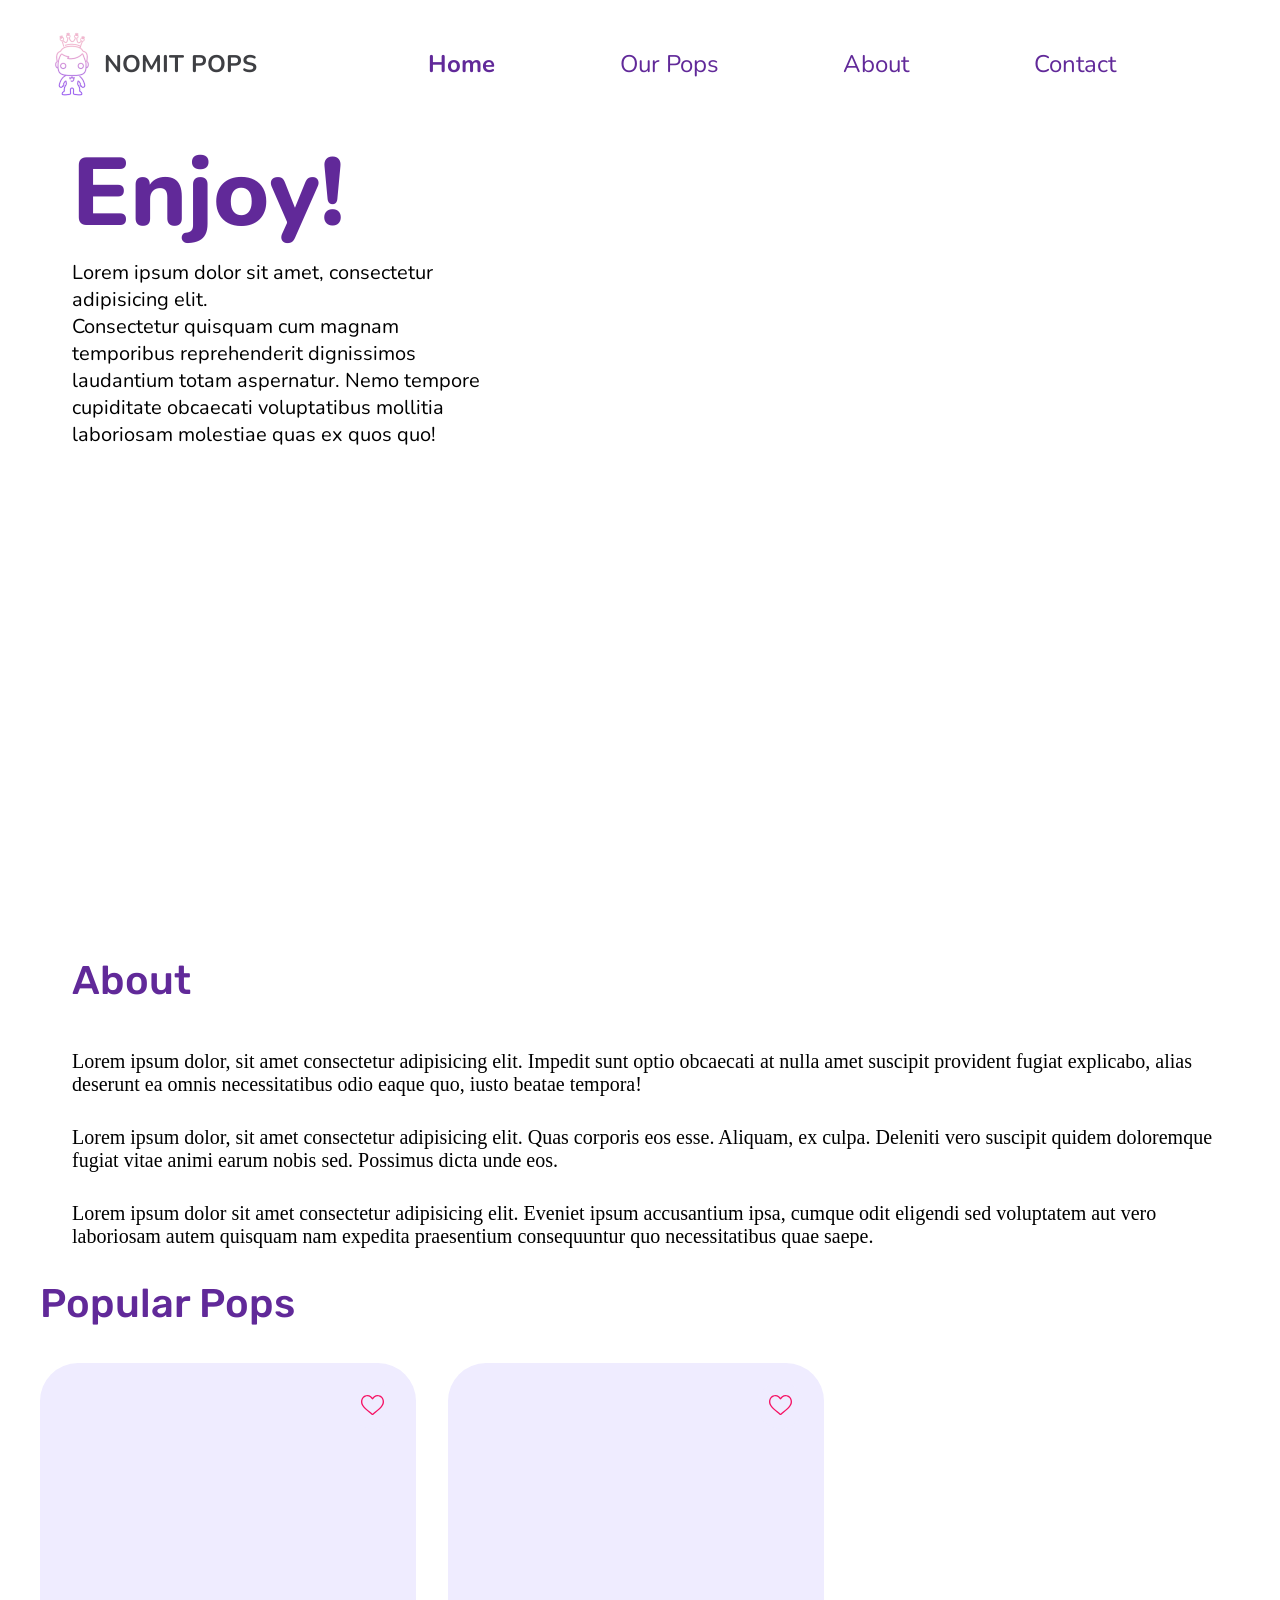
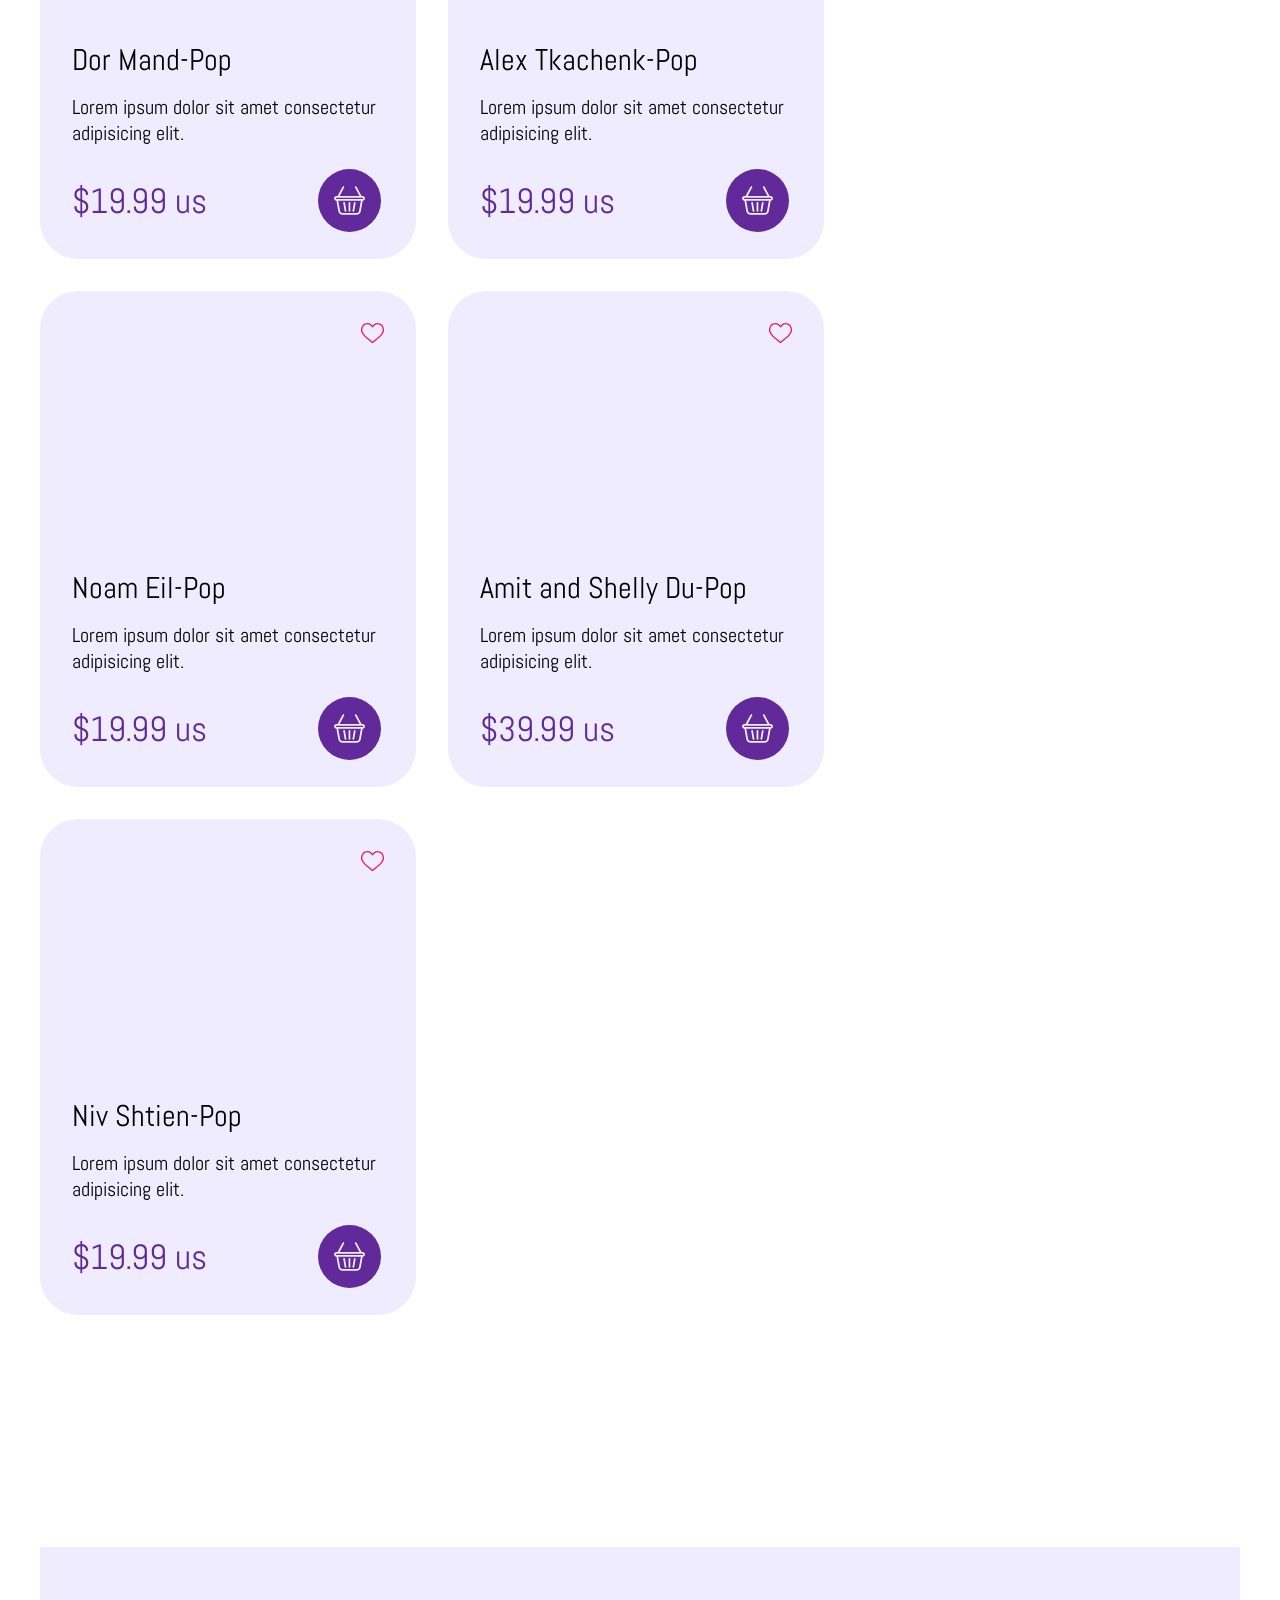
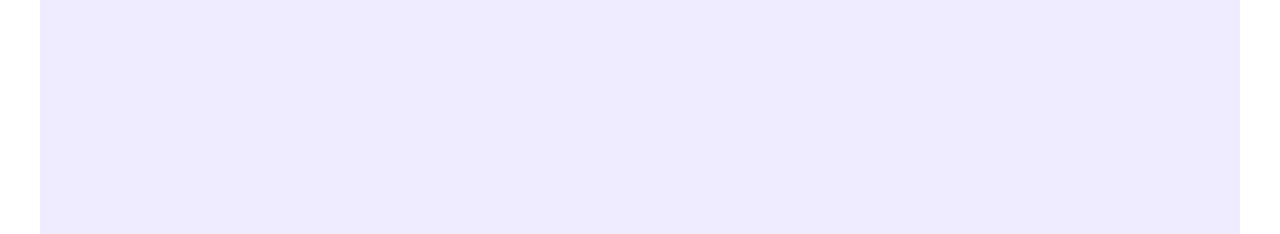
==== index.html @ 3a1f19f9 "need to finish footer on first page and make sure everything fits the requirements, need to make 2nd" ====
<!DOCTYPE html>
<html>

    <head>
        <meta charset="UTF-8">
        <link rel="stylesheet" href="css/style.css">
        <title>Nomit Pops - definitelly not Funko</title>
        <link rel="preconnect" href="https://fonts.googleapis.com/" />
        <link rel="preconnect" href="https://fonts.gstatic.com/" crossorigin />
        <link href="https://fonts.googleapis.com/css2?family=Nunito:wght@400;600;700&display=swap" rel="stylesheet" />
        <link href="https://fonts.googleapis.com/css2?family=Rubik:wght@300;400;500;700&display=swap"
            rel="stylesheet" />
        <link href="https://fonts.googleapis.com/css2?family=Abel&display=swap" rel="stylesheet" />


    </head>

    <body>
        <div id="wrapper">
            <header>
                <a href="index.html">
                    <img src="images/pops-logo-transparent.png">
                    <span>Nomit Pops</span>
                </a>
                <nav>
                    <a class="home" href="index.html">Home</a>
                    <a href="#">Our Pops</a>
                    <a href="#">About</a>
                    <a href="#">Contact</a>
                </nav>
            </header>
            <main>
                <section class="enjoy">
                    <div class="ulta-constainer">
                        <div class="text-container">
                            <h1 class="indentation">Enjoy!</h1>
                            <p class="indentation">Lorem ipsum dolor sit amet, consectetur adipisicing
                                elit.<br>Consectetur
                                quisquam cum magnam
                                temporibus reprehenderit dignissimos <br>laudantium totam aspernatur. Nemo tempore
                                cupiditate
                                obcaecati voluptatibus mollitia laboriosam molestiae quas ex quos quo!</p>
                        </div>
                    </div>
                </section>
                <section class="about">
                    <h2 class="indentation">About</h2>
                    <p class="indentation">Lorem ipsum dolor, sit amet consectetur adipisicing elit. Impedit sunt optio
                        obcaecati at nulla
                        amet suscipit provident fugiat explicabo, alias deserunt ea omnis necessitatibus odio eaque quo,
                        iusto beatae tempora!</p>
                    <p class="indentation">Lorem ipsum dolor, sit amet consectetur adipisicing elit. Quas corporis eos
                        esse. Aliquam, ex
                        culpa. Deleniti vero suscipit quidem doloremque fugiat vitae animi earum nobis sed. Possimus
                        dicta unde eos.</p>
                    <p class="indentation">Lorem ipsum dolor sit amet consectetur adipisicing elit. Eveniet ipsum
                        accusantium ipsa, cumque
                        odit eligendi sed voluptatem aut vero laboriosam autem quisquam nam expedita praesentium
                        consequuntur quo necessitatibus quae saepe.</p>

                </section>
                <section class="popular-pops">
                    <h2>Popular Pops</h2>
                    <div class="container">
                        <article>
                            <div class="dor">
                                <a href="#"><img class="heart" src="images/heart 1.svg"><img class="cart"
                                        src="images/shopping-basket 1.svg"></a>
                            </div>
                            <section class="product-text">
                                <h3>Dor Mand-Pop</h3>
                                <p>
                                    Lorem ipsum dolor sit amet consectetur adipisicing elit.
                                </p>
                                <span class="price">
                                    $19.99 us
                                </span>
                            </section>
                        </article>
                        <article>
                            <div class="alex">
                                <img class="heart" src="images/heart 1.svg"><img class="cart"
                                    src="images/shopping-basket 1.svg">
                            </div>
                            <section class="product-text">
                                <h3>Alex Tkachenk-Pop</h3>
                                <p>
                                    Lorem ipsum dolor sit amet consectetur adipisicing elit.
                                </p>
                                <span class="price">
                                    $19.99 us
                                </span>
                            </section>
                        </article>
                        <article>
                            <div class="noam">
                                <img class="heart" src="images/heart 1.svg"><img class="cart"
                                    src="images/shopping-basket 1.svg">
                            </div>
                            <section class="product-text">
                                <h3>Noam Eil-Pop</h3>
                                <p>
                                    Lorem ipsum dolor sit amet consectetur adipisicing elit.
                                </p>
                                <span class="price">
                                    $19.99 us
                                </span>
                            </section>
                        </article>
                        <article>
                            <div class="amit-and-shelly">
                                <img class="heart" src="images/heart 1.svg"><img class="cart"
                                    src="images/shopping-basket 1.svg">
                            </div>
                            <section class="product-text">
                                <h3>Amit and Shelly Du-Pop</h3>
                                <p>
                                    Lorem ipsum dolor sit amet consectetur adipisicing elit.
                                </p>
                                <span class="price">
                                    $39.99 us
                                </span>
                            </section>
                        </article>
                        <article>
                            <div class="niv">
                                <img class="heart" src="images/heart 1.svg"><img class="cart"
                                    src="images/shopping-basket 1.svg">
                            </div>
                            <section class="product-text">
                                <h3>Niv Shtien-Pop</h3>
                                <p>
                                    Lorem ipsum dolor sit amet consectetur adipisicing elit.
                                </p>
                                <span class="price">
                                    $19.99 us
                                </span>
                            </section>
                        </article>
                    </div>
                </section>
            </main>
            <footer>

            </footer>
        </div>
    </body>

</html>
---- css/style.css ----
* {
    margin: 0;
    padding: 0;
}

header {
    display: flex;
    align-items: center;
    font-size: 24px;
    height: 128px;
    color: #3E3F43;
    font-weight: 700;
}

header > a > span {
    text-transform: uppercase;
}

p {
    font-size: 20px;
}

a {
    text-decoration: none;
    color: inherit;
}

nav {
    width: 1200px;
    display: flex;
    justify-content: space-evenly;
    align-items: center;
    font-weight: 400;
    color: #612999;
}

.home {
    font-weight: 700;
}

.enjoy, header {
    font-family: 'Nunito', sans-serif;
}

header > a {
    display: flex;
    align-items: center;
}

header > a > img {
    height: 64px;
    width: 64px;
}

header > a > span {
    width: 200px;
}

main {
    padding-bottom: 200px;
}

footer {
    height: 287px;
    background-color: #EFECFF;
}

h1 {
    font-size: 96px;
    font-weight: 800;
    color:#612999;
}

.enjoy {
    background: url(../images/Gemini_Generated_Image_new-bg.png) no-repeat center;
    background-size: cover;
    background-position-y: -250px;
    padding: 0px 0px;
    height: 797px;
}

body {
    display: flex;
    flex-direction: column;

}



#wrapper > main > .about,
#wrapper > main > .popular-pops,
#wrapper > main > .enjoy > .ulta-constainer
 {
    width: 1200px;
    margin: 0px auto;
}

#wrapper > main > .enjoy > .ulta-constainer > .text-container {
    width: 448px;
    height: 230px;
}

#wrapper > main > .enjoy {
    width: 100%;
}

#wrapper header{
    width: 1200px;
    margin: 0px auto;
}

#wrapper footer{
    width: 1200px;
    margin: 0px auto;
}

.about > p {
    padding-top: 30px;
}

.popular-pops {
    margin-top: 20px;
    display: flex;
    flex-direction: column;
    flex-wrap: wrap;
}

article {
    display: flex inline-block;
    width: 376px;
    height: 496px;
    background-color: #EFECFF;
    margin-right: 32px;
    margin-bottom: 32px;
    border-radius: 38px;
}

article > div {
    width: 376px;
    height: 248px;
    border-radius: 38px;
}

.dor {
    background: url(../images/Dor_Funko.png) no-repeat center;
    background-size: cover;
    background-position-y: -125px;
}

.alex {
    background: url(../images/Gemini_Generated_Image_alex_funko.png) no-repeat center;
    background-size: cover;
    background-position-y: -80px;
}

.noam {
    background: url(../images/Gemini_Generated_Image_noam_funko.png) no-repeat center;
    background-size: cover;
    background-position-y: -90px;
}

.amit-and-shelly {
    background: url(../images/Gemini_Generated_Image_amit_and_shelly_funko.png) no-repeat center;
    background-size: cover;
    background-size: 110%;
    background-position-y: -30px;
}

.niv {
    background: url(../images/Gemini_Generated_Image_niv.png) no-repeat center;
    background-size: cover;
    background-position-y: -140px;
}

.heart {
    background: url(../images/Ellipse\ heart\ 1.svg) no-repeat center;
    width: 23px;
    height: 20px;
    padding: 16px;
    position: absolute;
    top: 16px;
    right: 16px;
}

.cart {
    background: url(../images/Ellipse\ cart\ 1.svg) no-repeat center;
    height: 31px;
    width: 31px;
    padding: 16px;
    position: absolute;
    bottom: 27px;
    right: 35px;
}

.container {
    width: 1200px;
    margin-top: 20px;
    display: flex;
    flex-wrap: wrap;
}

.container > article {
    height: 496px;
    width: 376px;
    position: relative;
}

h2 {
    font-size: 40px;
    font-family: "Rubik", sans-serif;
    font-weight: 500;
    padding-top: 32px;
    color: #612999;
    padding-bottom: 16px;
}

.product-text {
    margin-left: 32px;
    font-family: "Abel", sans-serif;

}

.product-text > span {
    position: absolute;
    left: 32px;
    bottom: 36px;
    font-size: 35px;
    color: #612999;
}

h3 {
    margin-top: 30px;
    margin-bottom: 15px;
    font-size: 30px;
    font-weight: 400;
}

.indentation {
    padding-left: 32px;
}
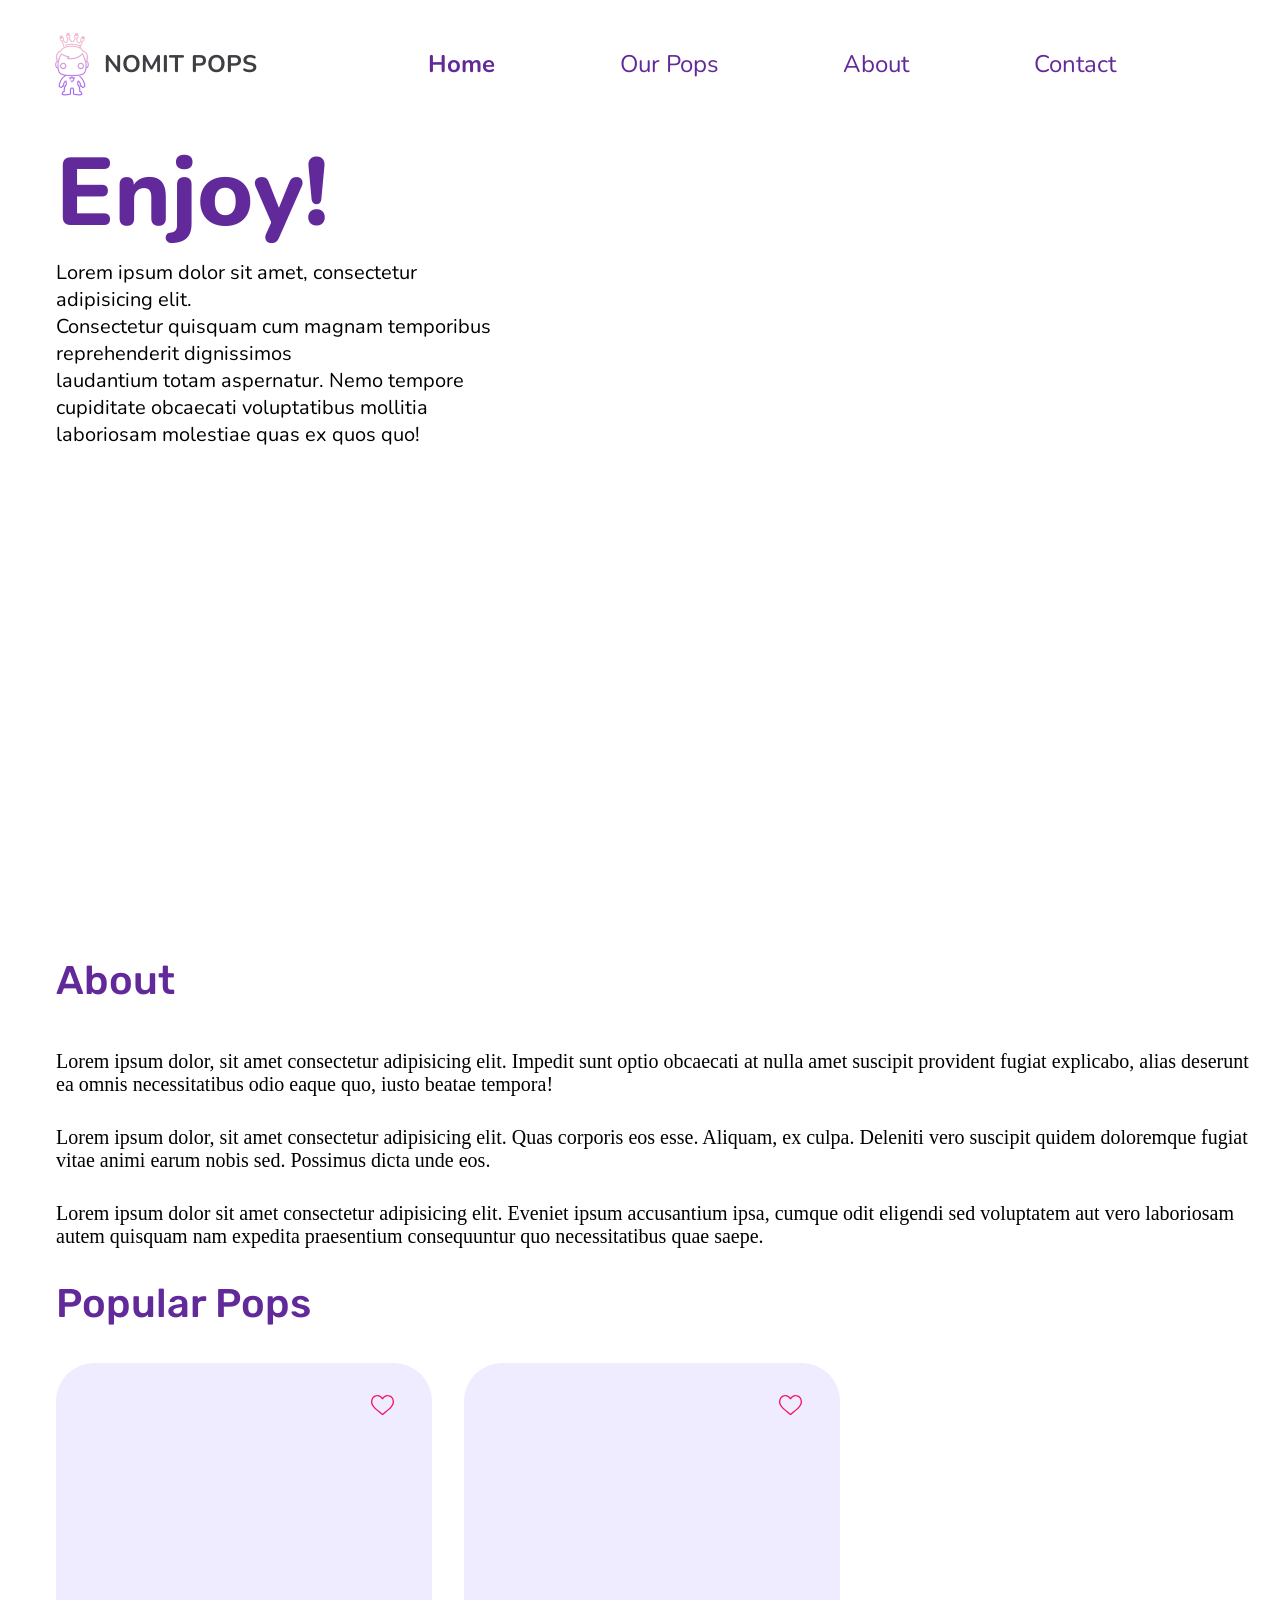
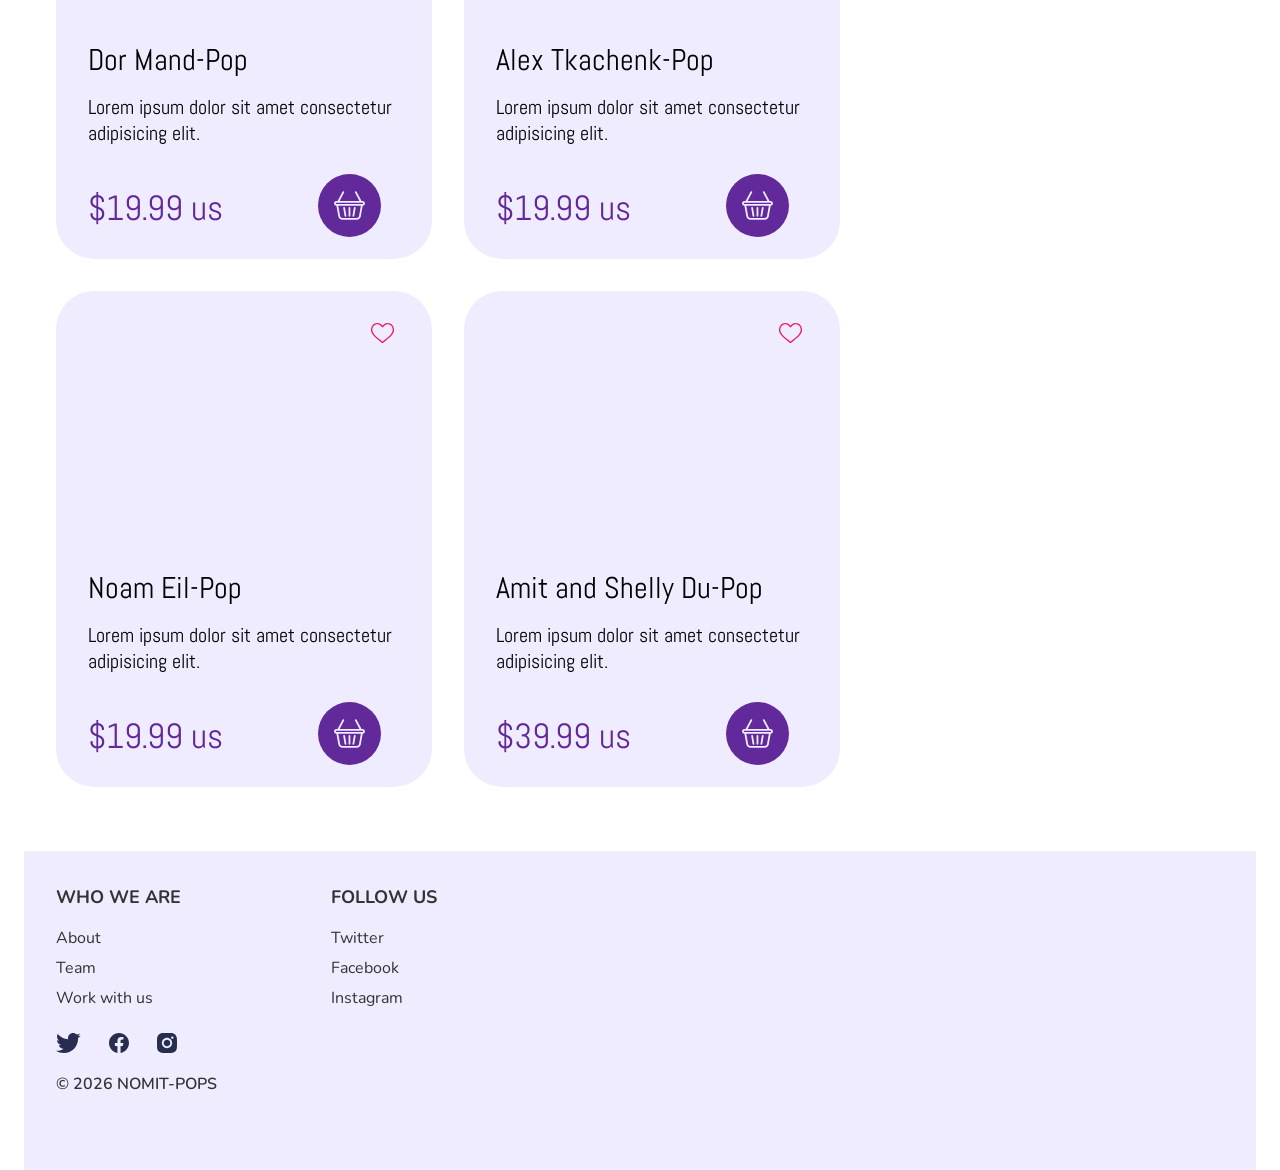
==== commit 77041dea: "finished first page, need to make we meet all the requirements and start page 2" ====
--- a/index.html
+++ b/index.html
@@ -1,149 +1,174 @@
 <!DOCTYPE html>
 <html>
 
-    <head>
-        <meta charset="UTF-8">
-        <link rel="stylesheet" href="css/style.css">
-        <title>Nomit Pops - definitelly not Funko</title>
-        <link rel="preconnect" href="https://fonts.googleapis.com/" />
-        <link rel="preconnect" href="https://fonts.gstatic.com/" crossorigin />
-        <link href="https://fonts.googleapis.com/css2?family=Nunito:wght@400;600;700&display=swap" rel="stylesheet" />
-        <link href="https://fonts.googleapis.com/css2?family=Rubik:wght@300;400;500;700&display=swap"
-            rel="stylesheet" />
-        <link href="https://fonts.googleapis.com/css2?family=Abel&display=swap" rel="stylesheet" />
+<head>
+    <meta charset="UTF-8">
+    <link rel="stylesheet" href="css/style.css">
+    <title>Nomit Pops - definitelly not Funko</title>
+    <link rel="preconnect" href="https://fonts.googleapis.com/" />
+    <link rel="preconnect" href="https://fonts.gstatic.com/" crossorigin />
+    <link href="https://fonts.googleapis.com/css2?family=Nunito:wght@400;600;700&display=swap" rel="stylesheet" />
+    <link href="https://fonts.googleapis.com/css2?family=Rubik:wght@300;400;500;700&display=swap" rel="stylesheet" />
+    <link href="https://fonts.googleapis.com/css2?family=Abel&display=swap" rel="stylesheet" />
 
 
-    </head>
+</head>
 
-    <body>
-        <div id="wrapper">
-            <header>
-                <a href="index.html">
-                    <img src="images/pops-logo-transparent.png">
-                    <span>Nomit Pops</span>
-                </a>
-                <nav>
-                    <a class="home" href="index.html">Home</a>
-                    <a href="#">Our Pops</a>
-                    <a href="#">About</a>
-                    <a href="#">Contact</a>
-                </nav>
-            </header>
-            <main>
-                <section class="enjoy">
-                    <div class="ulta-constainer">
-                        <div class="text-container">
-                            <h1 class="indentation">Enjoy!</h1>
-                            <p class="indentation">Lorem ipsum dolor sit amet, consectetur adipisicing
-                                elit.<br>Consectetur
-                                quisquam cum magnam
-                                temporibus reprehenderit dignissimos <br>laudantium totam aspernatur. Nemo tempore
-                                cupiditate
-                                obcaecati voluptatibus mollitia laboriosam molestiae quas ex quos quo!</p>
+<body>
+    <div id="wrapper">
+        <header>
+            <a href="index.html">
+                <img src="images/pops-logo-transparent.png" alt="logo">
+                <span>Nomit Pops</span>
+            </a>
+            <nav>
+                <a class="home nav-hover" href="index.html">Home</a>
+                <a class="nav-hover" href="page2.html">Our Pops</a>
+                <a class="nav-hover" href="#">About</a>
+                <a class="nav-hover" href="#">Contact</a>
+            </nav>
+        </header>
+        <main>
+            <section class="enjoy">
+                <div class="ulta-constainer">
+                    <div class="text-container">
+                        <h1>Enjoy!</h1>
+                        <p>Lorem ipsum dolor sit amet, consectetur adipisicing
+                            elit.<br>Consectetur
+                            quisquam cum magnam
+                            temporibus reprehenderit dignissimos <br>laudantium totam aspernatur. Nemo tempore
+                            cupiditate
+                            obcaecati voluptatibus mollitia laboriosam molestiae quas ex quos quo!</p>
+                    </div>
+                </div>
+            </section>
+            <section class="about">
+                <h2>About</h2>
+                <p>Lorem ipsum dolor, sit amet consectetur adipisicing elit. Impedit sunt optio
+                    obcaecati at nulla
+                    amet suscipit provident fugiat explicabo, alias deserunt ea omnis necessitatibus odio eaque quo,
+                    iusto beatae tempora!</p>
+                <p>Lorem ipsum dolor, sit amet consectetur adipisicing elit. Quas corporis eos
+                    esse. Aliquam, ex
+                    culpa. Deleniti vero suscipit quidem doloremque fugiat vitae animi earum nobis sed. Possimus
+                    dicta unde eos.</p>
+                <p>Lorem ipsum dolor sit amet consectetur adipisicing elit. Eveniet ipsum
+                    accusantium ipsa, cumque
+                    odit eligendi sed voluptatem aut vero laboriosam autem quisquam nam expedita praesentium
+                    consequuntur quo necessitatibus quae saepe.</p>
+
+            </section>
+            <section class="popular-pops">
+                <h2>Popular Pops</h2>
+                <div class="container">
+                    <article>
+                        <div class="dor">
+                            <img class="heart" src="images/heart 1.svg" alt="heart"><img class="cart"
+                                src="images/shopping-basket 1.svg" alt="cart">
                         </div>
-                    </div>
+                        <section class="product-text">
+                            <h3>Dor Mand-Pop</h3>
+                            <p>
+                                Lorem ipsum dolor sit amet consectetur adipisicing elit.
+                            </p>
+                            <span class="price">
+                                $19.99 us
+                            </span>
+                        </section>
+                    </article>
+                    <article>
+                        <div class="alex">
+                            <img class="heart" src="images/heart 1.svg" alt="heart"><img class="cart"
+                                src="images/shopping-basket 1.svg" alt="cart">
+                        </div>
+                        <section class="product-text">
+                            <h3>Alex Tkachenk-Pop</h3>
+                            <p>
+                                Lorem ipsum dolor sit amet consectetur adipisicing elit.
+                            </p>
+                            <span class="price">
+                                $19.99 us
+                            </span>
+                        </section>
+                    </article>
+                    <article>
+                        <div class="noam">
+                            <img class="heart" src="images/heart 1.svg" alt="heart"><img class="cart"
+                                src="images/shopping-basket 1.svg" alt="cart">
+                        </div>
+                        <section class="product-text">
+                            <h3>Noam Eil-Pop</h3>
+                            <p>
+                                Lorem ipsum dolor sit amet consectetur adipisicing elit.
+                            </p>
+                            <span class="price">
+                                $19.99 us
+                            </span>
+                        </section>
+                    </article>
+                    <article>
+                        <div class="amit-and-shelly">
+                            <img class="heart" src="images/heart 1.svg" alt="heart"><img class="cart"
+                                src="images/shopping-basket 1.svg" alt="cart">
+                        </div>
+                        <section class="product-text">
+                            <h3>Amit and Shelly Du-Pop</h3>
+                            <p>
+                                Lorem ipsum dolor sit amet consectetur adipisicing elit.
+                            </p>
+                            <span class="price">
+                                $39.99 us
+                            </span>
+                        </section>
+                    </article>
+                    <!-- <article>
+                        <div class="niv">
+                            <img class="heart" src="images/heart 1.svg" alt="heart"><img class="cart"
+                                src="images/shopping-basket 1.svg" alt="cart">
+                        </div>
+                        <section class="product-text">
+                            <h3>Niv Shtien-Pop</h3>
+                            <p>
+                                Lorem ipsum dolor sit amet consectetur adipisicing elit.
+                            </p>
+                            <span class="price">
+                                $19.99 us
+                            </span>
+                        </section>
+                    </article> -->
+                </div>
+            </section>
+        </main>
+        <footer>
+            <div class="container-footer">
+                <section class="who-we-are">
+                    <h4>WHO WE ARE</h4>
+                    <ul>
+                        <li><a id="about" href="#about">About</a></li>
+                        <li><a id="team" href="#team">Team</a></li>
+                        <li><a id="work" href="#work">Work with us</a></li>
+                    </ul>
                 </section>
-                <section class="about">
-                    <h2 class="indentation">About</h2>
-                    <p class="indentation">Lorem ipsum dolor, sit amet consectetur adipisicing elit. Impedit sunt optio
-                        obcaecati at nulla
-                        amet suscipit provident fugiat explicabo, alias deserunt ea omnis necessitatibus odio eaque quo,
-                        iusto beatae tempora!</p>
-                    <p class="indentation">Lorem ipsum dolor, sit amet consectetur adipisicing elit. Quas corporis eos
-                        esse. Aliquam, ex
-                        culpa. Deleniti vero suscipit quidem doloremque fugiat vitae animi earum nobis sed. Possimus
-                        dicta unde eos.</p>
-                    <p class="indentation">Lorem ipsum dolor sit amet consectetur adipisicing elit. Eveniet ipsum
-                        accusantium ipsa, cumque
-                        odit eligendi sed voluptatem aut vero laboriosam autem quisquam nam expedita praesentium
-                        consequuntur quo necessitatibus quae saepe.</p>
-
+                <section class="follow-us">
+                    <h4>FOLLOW US</h4>
+                    <ul>
+                        <li><a href="https://x.com/" target="_blank">Twitter</a></li>
+                        <li><a href="https://www.facebook.com/" target="_blank">Facebook</a></li>
+                        <li><a href="https://www.instagram.com/?hl=en" target="_blank">Instagram</a></li>
+                    </ul>
                 </section>
-                <section class="popular-pops">
-                    <h2>Popular Pops</h2>
-                    <div class="container">
-                        <article>
-                            <div class="dor">
-                                <a href="#"><img class="heart" src="images/heart 1.svg"><img class="cart"
-                                        src="images/shopping-basket 1.svg"></a>
-                            </div>
-                            <section class="product-text">
-                                <h3>Dor Mand-Pop</h3>
-                                <p>
-                                    Lorem ipsum dolor sit amet consectetur adipisicing elit.
-                                </p>
-                                <span class="price">
-                                    $19.99 us
-                                </span>
-                            </section>
-                        </article>
-                        <article>
-                            <div class="alex">
-                                <img class="heart" src="images/heart 1.svg"><img class="cart"
-                                    src="images/shopping-basket 1.svg">
-                            </div>
-                            <section class="product-text">
-                                <h3>Alex Tkachenk-Pop</h3>
-                                <p>
-                                    Lorem ipsum dolor sit amet consectetur adipisicing elit.
-                                </p>
-                                <span class="price">
-                                    $19.99 us
-                                </span>
-                            </section>
-                        </article>
-                        <article>
-                            <div class="noam">
-                                <img class="heart" src="images/heart 1.svg"><img class="cart"
-                                    src="images/shopping-basket 1.svg">
-                            </div>
-                            <section class="product-text">
-                                <h3>Noam Eil-Pop</h3>
-                                <p>
-                                    Lorem ipsum dolor sit amet consectetur adipisicing elit.
-                                </p>
-                                <span class="price">
-                                    $19.99 us
-                                </span>
-                            </section>
-                        </article>
-                        <article>
-                            <div class="amit-and-shelly">
-                                <img class="heart" src="images/heart 1.svg"><img class="cart"
-                                    src="images/shopping-basket 1.svg">
-                            </div>
-                            <section class="product-text">
-                                <h3>Amit and Shelly Du-Pop</h3>
-                                <p>
-                                    Lorem ipsum dolor sit amet consectetur adipisicing elit.
-                                </p>
-                                <span class="price">
-                                    $39.99 us
-                                </span>
-                            </section>
-                        </article>
-                        <article>
-                            <div class="niv">
-                                <img class="heart" src="images/heart 1.svg"><img class="cart"
-                                    src="images/shopping-basket 1.svg">
-                            </div>
-                            <section class="product-text">
-                                <h3>Niv Shtien-Pop</h3>
-                                <p>
-                                    Lorem ipsum dolor sit amet consectetur adipisicing elit.
-                                </p>
-                                <span class="price">
-                                    $19.99 us
-                                </span>
-                            </section>
-                        </article>
-                    </div>
-                </section>
-            </main>
-            <footer>
-
-            </footer>
-        </div>
-    </body>
+            </div>
+            <div class="social-images">
+                <a href="https://x.com/" target="_blank"><img src="images/Twitter.svg" alt="twitter"></a>
+                <a href="https://www.facebook.com/" target="_blank"><img src="images/Facebook.svg" alt="facebook"></a>
+                <a href="https://www.instagram.com/?hl=en" target="_blank"><img src="images/Instagram.svg"
+                        alt="instagram"></a>
+            </div>
+            <section class="copy-rights">
+                <span>© 2026 NOMIT-POPS</span>
+            </section>
+        </footer>
+    </div>
+</body>
 
 </html>
--- a/css/style.css
+++ b/css/style.css
@@ -38,7 +38,7 @@
     font-weight: 700;
 }
 
-.enjoy, header {
+.enjoy, header, .who-we-are, .follow-us, .copy-rights {
     font-family: 'Nunito', sans-serif;
 }
 
@@ -57,10 +57,13 @@
 }
 
 main {
-    padding-bottom: 200px;
+    padding-bottom: 32px;
 }
 
 footer {
+    color: #333333;
+    padding-top: 32px;
+    padding-left: 32px;
     height: 287px;
     background-color: #EFECFF;
 }
@@ -89,8 +92,10 @@
 
 #wrapper > main > .about,
 #wrapper > main > .popular-pops,
-#wrapper > main > .enjoy > .ulta-constainer
+#wrapper > main > .enjoy > .ulta-constainer,
+#wrapper > footer
  {
+    padding-left: 32px;
     width: 1200px;
     margin: 0px auto;
 }
@@ -173,23 +178,23 @@
 }
 
 .heart {
+    display: inline;
     background: url(../images/Ellipse\ heart\ 1.svg) no-repeat center;
     width: 23px;
     height: 20px;
     padding: 16px;
-    position: absolute;
-    top: 16px;
-    right: 16px;
+    margin-top: 16px;
+    margin-left: 299px;
 }
 
 .cart {
+    display: inline;
     background: url(../images/Ellipse\ cart\ 1.svg) no-repeat center;
     height: 31px;
     width: 31px;
     padding: 16px;
-    position: absolute;
-    bottom: 27px;
-    right: 35px;
+    margin-top: 339px;
+    margin-left: 262px;
 }
 
 .container {
@@ -202,7 +207,6 @@
 .container > article {
     height: 496px;
     width: 376px;
-    position: relative;
 }
 
 h2 {
@@ -221,9 +225,8 @@
 }
 
 .product-text > span {
-    position: absolute;
-    left: 32px;
-    bottom: 36px;
+    display: block;
+    margin-top: 40px;
     font-size: 35px;
     color: #612999;
 }
@@ -235,8 +238,42 @@
     font-weight: 400;
 }
 
-.indentation {
-    padding-left: 32px;
-}
-
-
+ul {
+    list-style: none;
+}
+
+li {
+    margin-bottom: 8px;
+}
+
+.container-footer {
+    width: 1200px;
+    display: flex;
+    flex-wrap: wrap;
+    gap: 150px;
+}
+
+h4 {
+    font-weight: 700;
+    font-size: 18px;
+    line-height: 28px;
+    margin-bottom: 16px;
+}
+
+.copy-rights {
+    font-weight: 600;
+    size: 16px;
+}
+
+.social-images {
+    margin-top: 16px;
+    margin-bottom: 16px;
+}
+
+.social-images > a > img {
+    margin-right: 24px;
+}
+
+.nav-hover:hover {
+    color: #9c40f8;
+}
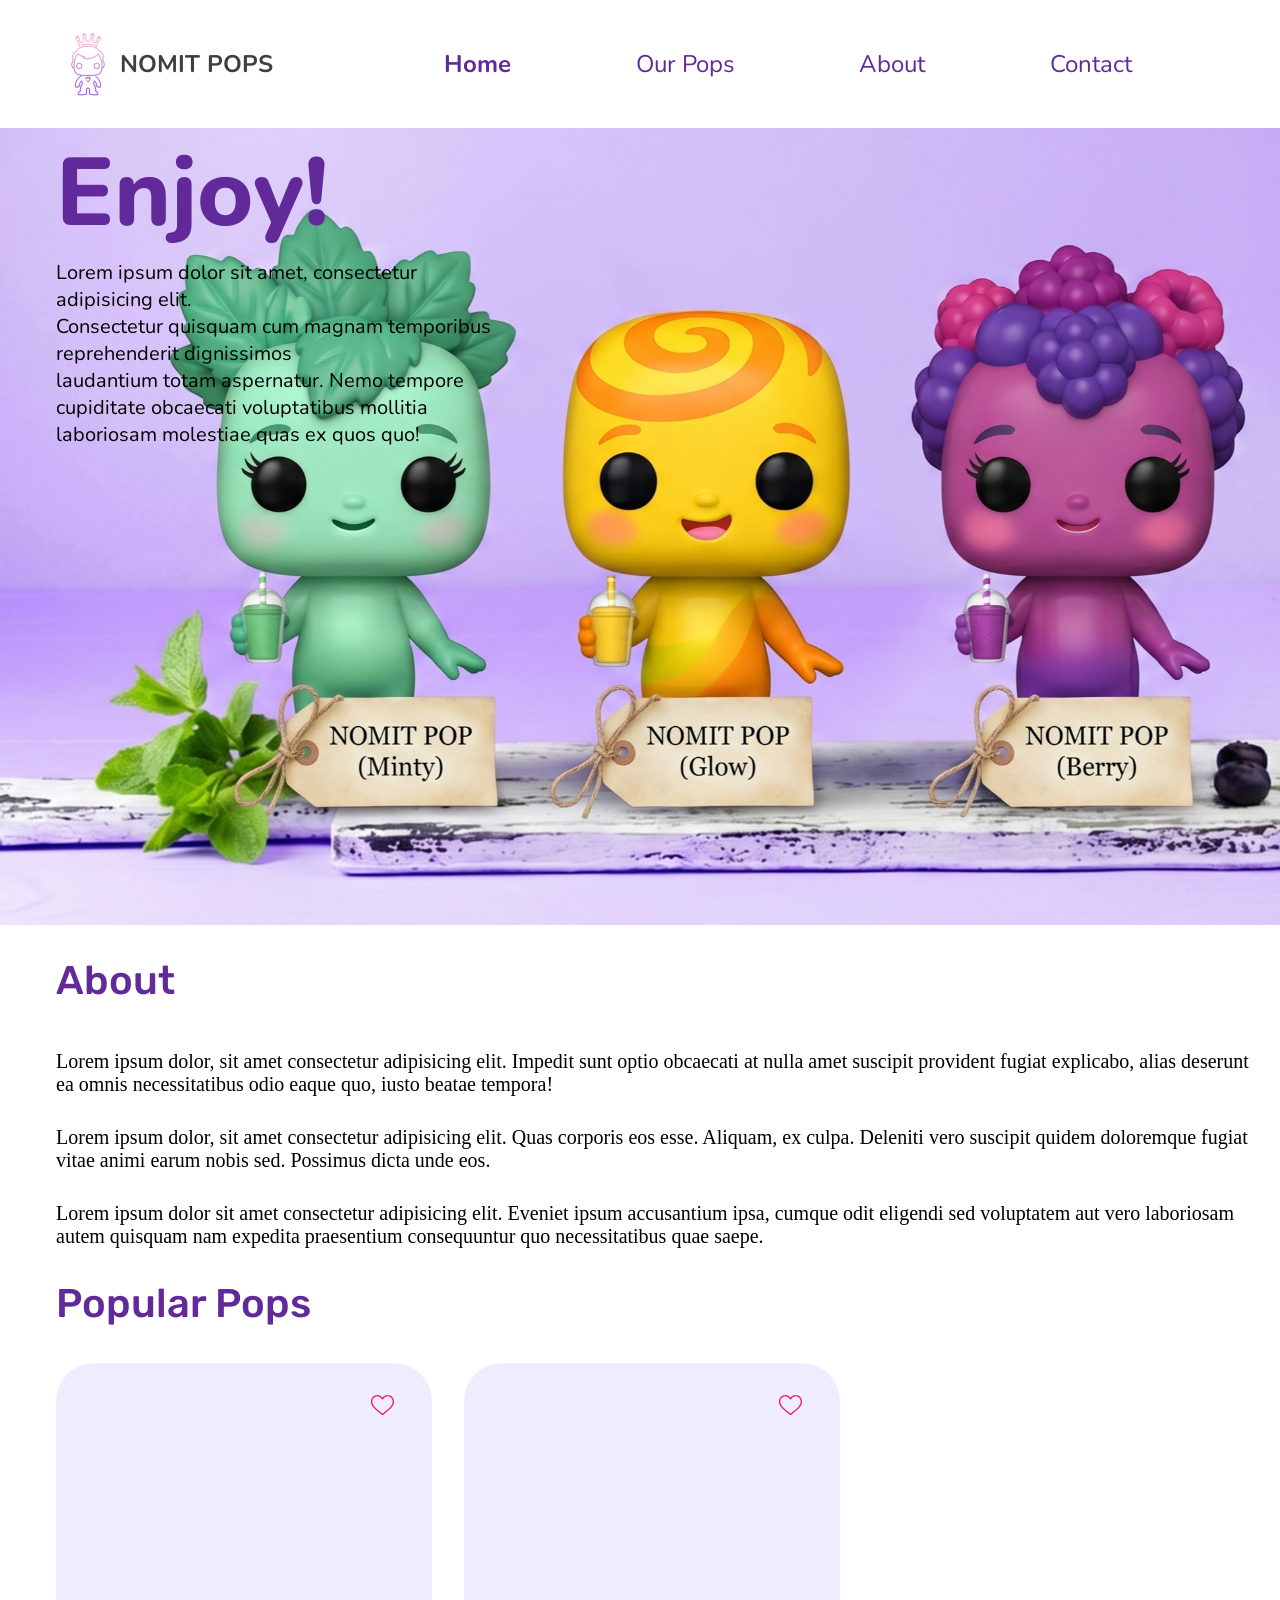
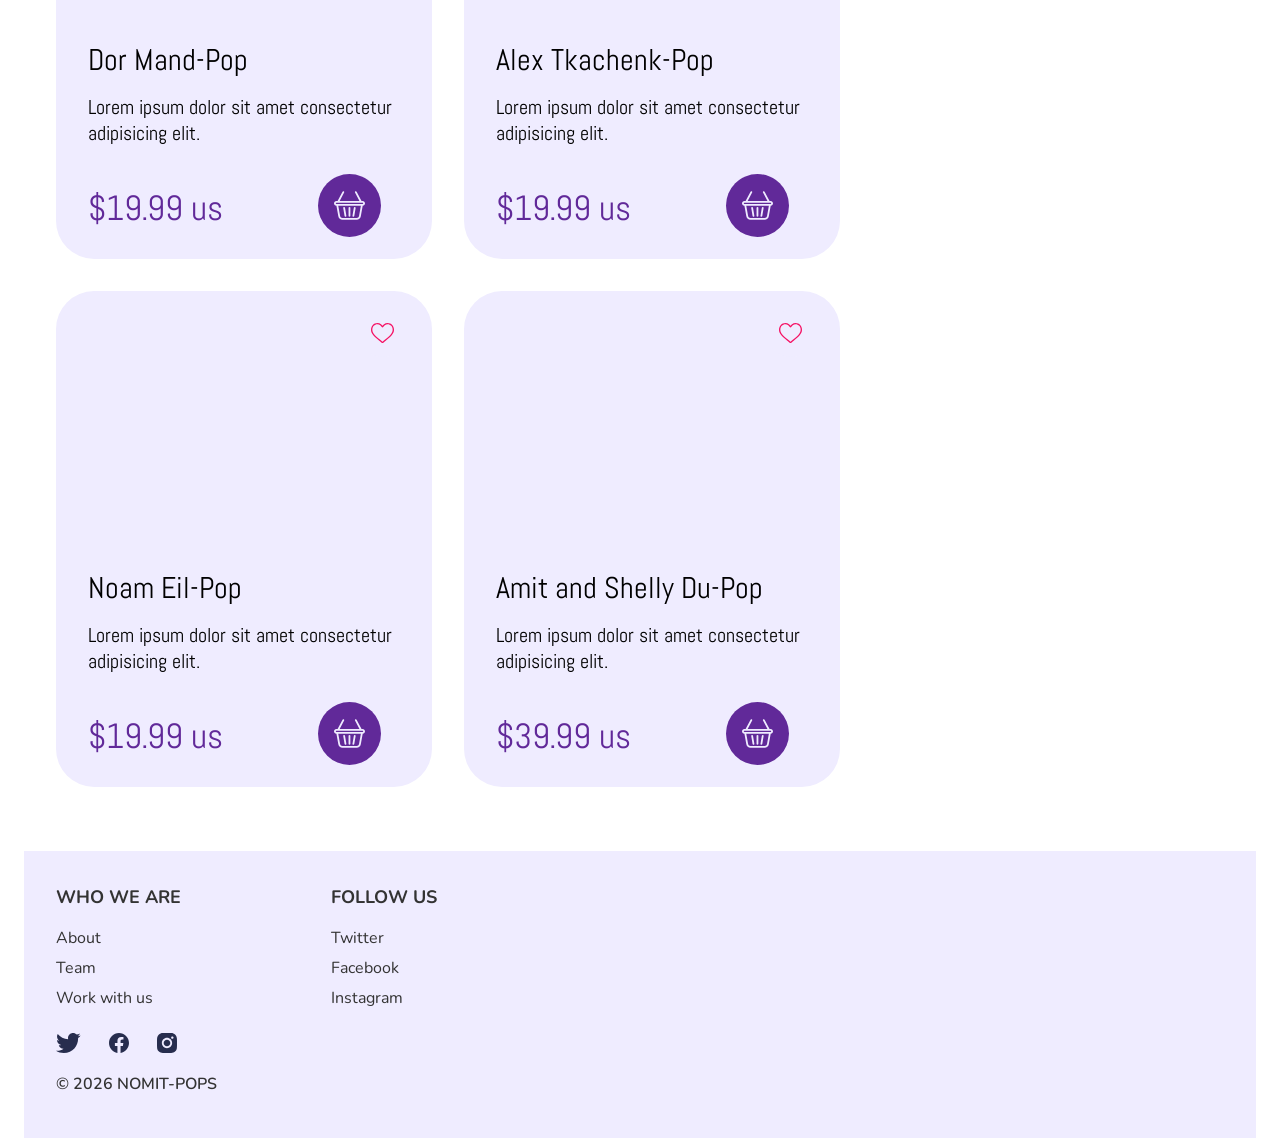
==== commit 163bcf6c: "fixed first page a little bit and finished it, started page 2" ====
--- a/index.html
+++ b/index.html
@@ -1,5 +1,5 @@
 <!DOCTYPE html>
-<html>
+<html lang="en">
 
 <head>
     <meta charset="UTF-8">
--- a/css/style.css
+++ b/css/style.css
@@ -2,6 +2,26 @@
     margin: 0;
     padding: 0;
 }
+
+/*          wrapper           */
+
+#wrapper > main > .about,
+#wrapper > main > .popular-pops,
+#wrapper > main > .enjoy > .ulta-constainer,
+#wrapper > footer,
+#wrapper > header
+ {
+    padding-left: 32px;
+    width: 1200px;
+    margin: 0px auto;
+}
+
+#wrapper > main > .enjoy > .ulta-constainer > .text-container {
+    width: 448px;
+    height: 230px;
+}
+
+/*          header           */
 
 header {
     display: flex;
@@ -16,14 +36,25 @@
     text-transform: uppercase;
 }
 
-p {
-    font-size: 20px;
-}
-
-a {
-    text-decoration: none;
-    color: inherit;
-}
+.enjoy, header, .who-we-are, .follow-us, .copy-rights {
+    font-family: 'Nunito', sans-serif;
+}
+
+header > a {
+    display: flex;
+    align-items: center;
+}
+
+header > a > img {
+    height: 64px;
+    width: 64px;
+}
+
+header > a > span {
+    width: 200px;
+}
+
+/*          nav              */
 
 nav {
     width: 1200px;
@@ -38,87 +69,24 @@
     font-weight: 700;
 }
 
-.enjoy, header, .who-we-are, .follow-us, .copy-rights {
-    font-family: 'Nunito', sans-serif;
-}
-
-header > a {
-    display: flex;
-    align-items: center;
-}
-
-header > a > img {
-    height: 64px;
-    width: 64px;
-}
-
-header > a > span {
-    width: 200px;
-}
+.nav-hover:hover {
+    color: #9c40f8;
+}
+
+/*          main             */
 
 main {
     padding-bottom: 32px;
 }
 
-footer {
-    color: #333333;
-    padding-top: 32px;
-    padding-left: 32px;
-    height: 287px;
-    background-color: #EFECFF;
-}
-
-h1 {
-    font-size: 96px;
-    font-weight: 800;
-    color:#612999;
-}
-
 .enjoy {
-    background: url(../images/Gemini_Generated_Image_new-bg.png) no-repeat center;
-    background-size: cover;
-    background-position-y: -250px;
+    background: url(../images/Gemini_Generated_Image_bg.png) no-repeat center;
+    background-size: cover;
+    /* background-position-y: -50px; */
     padding: 0px 0px;
     height: 797px;
 }
 
-body {
-    display: flex;
-    flex-direction: column;
-
-}
-
-
-
-#wrapper > main > .about,
-#wrapper > main > .popular-pops,
-#wrapper > main > .enjoy > .ulta-constainer,
-#wrapper > footer
- {
-    padding-left: 32px;
-    width: 1200px;
-    margin: 0px auto;
-}
-
-#wrapper > main > .enjoy > .ulta-constainer > .text-container {
-    width: 448px;
-    height: 230px;
-}
-
-#wrapper > main > .enjoy {
-    width: 100%;
-}
-
-#wrapper header{
-    width: 1200px;
-    margin: 0px auto;
-}
-
-#wrapper footer{
-    width: 1200px;
-    margin: 0px auto;
-}
-
 .about > p {
     padding-top: 30px;
 }
@@ -128,6 +96,20 @@
     display: flex;
     flex-direction: column;
     flex-wrap: wrap;
+}
+
+/*          main article     */
+
+.container {
+    width: 1200px;
+    margin-top: 20px;
+    display: flex;
+    flex-wrap: wrap;
+}
+
+.container > article {
+    height: 496px;
+    width: 376px;
 }
 
 article {
@@ -197,16 +179,69 @@
     margin-left: 262px;
 }
 
-.container {
-    width: 1200px;
-    margin-top: 20px;
+.product-text {
+    margin-left: 32px;
+    font-family: "Abel", sans-serif;
+}
+
+.product-text > span {
+    display: block;
+    margin-top: 40px;
+    font-size: 35px;
+    color: #612999;
+}
+
+/*          footer           */
+
+footer {   
+    color: #333333;
+    padding-top: 32px;
+    padding-left: 32px;
+    height: 255px;
+    background-color: #EFECFF;
+}
+
+.container-footer {
+    width: 1200px;
     display: flex;
     flex-wrap: wrap;
-}
-
-.container > article {
-    height: 496px;
-    width: 376px;
+    gap: 150px;
+}
+
+.copy-rights {
+    font-weight: 600;
+    size: 16px;
+}
+
+.social-images {
+    margin-top: 16px;
+    margin-bottom: 16px;
+}
+
+.social-images > a > img {
+    margin-right: 24px;
+}
+
+/*          misc             */
+
+p {
+    font-size: 20px;
+}
+
+a {
+    text-decoration: none;
+    color: inherit;
+}
+
+h1 {
+    font-size: 96px;
+    font-weight: 800;
+    color:#612999;
+}
+
+body {
+    display: flex;
+    flex-direction: column;
 }
 
 h2 {
@@ -218,19 +253,6 @@
     padding-bottom: 16px;
 }
 
-.product-text {
-    margin-left: 32px;
-    font-family: "Abel", sans-serif;
-
-}
-
-.product-text > span {
-    display: block;
-    margin-top: 40px;
-    font-size: 35px;
-    color: #612999;
-}
-
 h3 {
     margin-top: 30px;
     margin-bottom: 15px;
@@ -246,34 +268,9 @@
     margin-bottom: 8px;
 }
 
-.container-footer {
-    width: 1200px;
-    display: flex;
-    flex-wrap: wrap;
-    gap: 150px;
-}
-
 h4 {
     font-weight: 700;
     font-size: 18px;
     line-height: 28px;
     margin-bottom: 16px;
 }
-
-.copy-rights {
-    font-weight: 600;
-    size: 16px;
-}
-
-.social-images {
-    margin-top: 16px;
-    margin-bottom: 16px;
-}
-
-.social-images > a > img {
-    margin-right: 24px;
-}
-
-.nav-hover:hover {
-    color: #9c40f8;
-}
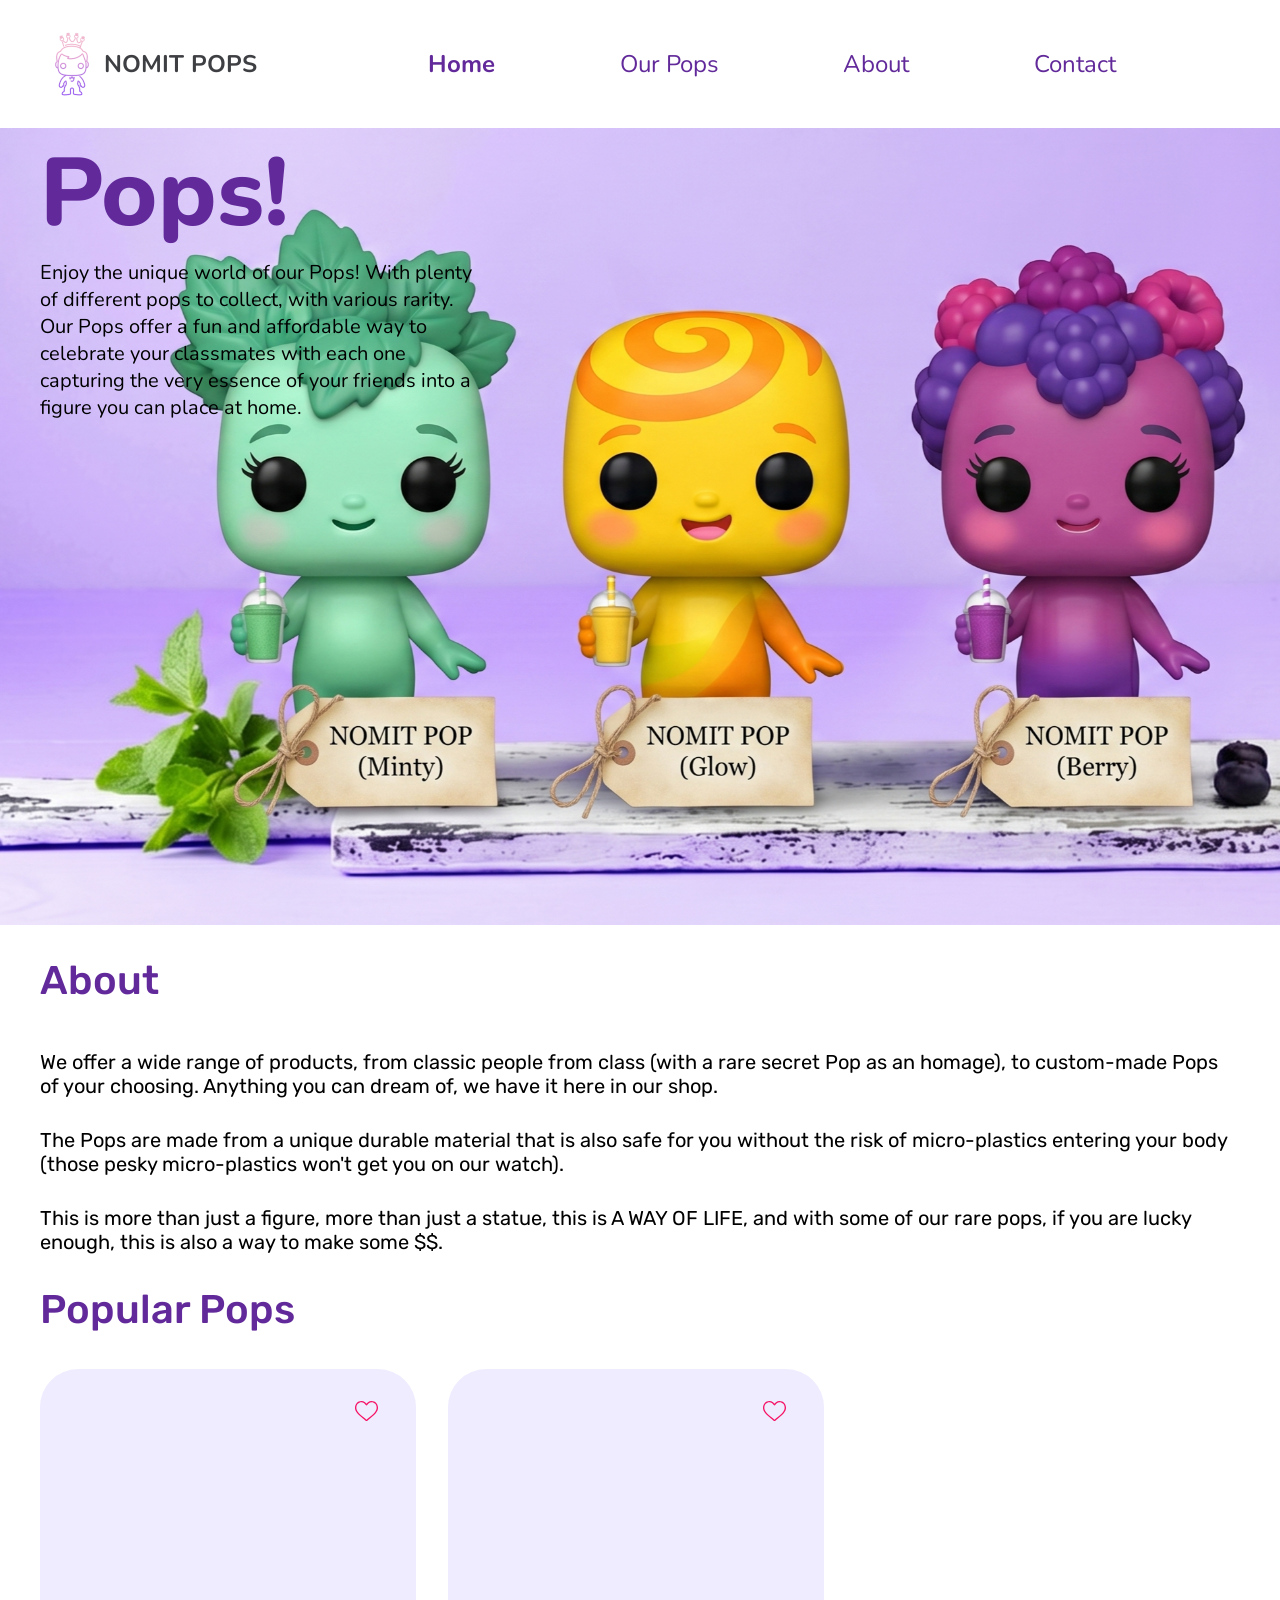
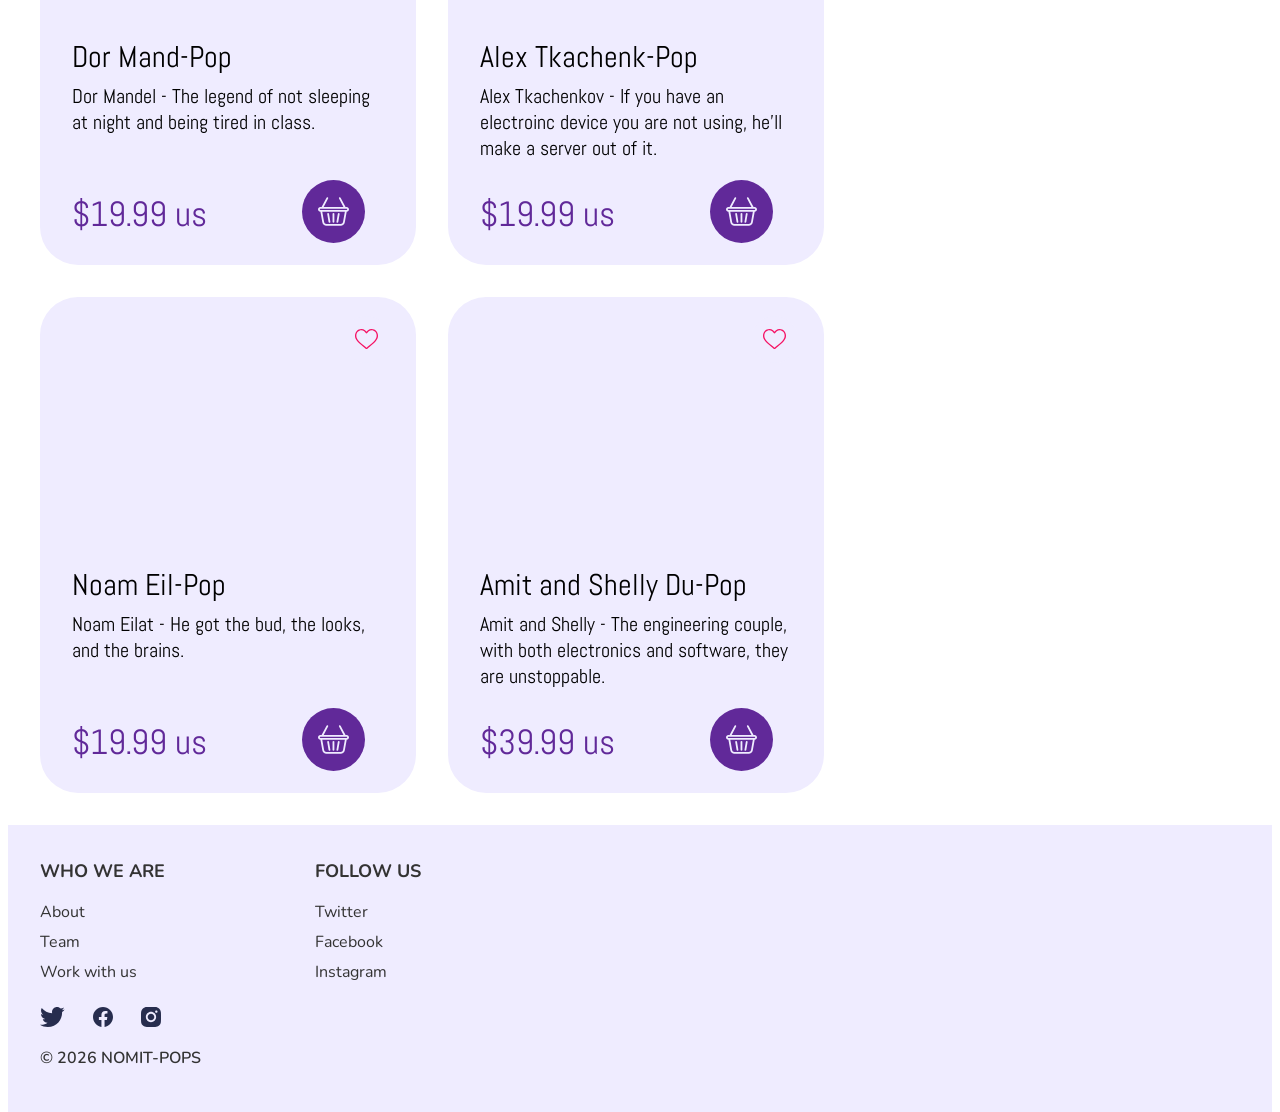
==== commit 311f1898: "made small fixes, ready to upload to moodle" ====
--- a/index.html
+++ b/index.html
@@ -1,174 +1,186 @@
 <!DOCTYPE html>
+
+<!-- Noam Eilat: 322713025 -->
+<!-- Amit Lachmann: 207448267 -->
+
 <html lang="en">
 
-<head>
-    <meta charset="UTF-8">
-    <link rel="stylesheet" href="css/style.css">
-    <title>Nomit Pops - definitelly not Funko</title>
-    <link rel="preconnect" href="https://fonts.googleapis.com/" />
-    <link rel="preconnect" href="https://fonts.gstatic.com/" crossorigin />
-    <link href="https://fonts.googleapis.com/css2?family=Nunito:wght@400;600;700&display=swap" rel="stylesheet" />
-    <link href="https://fonts.googleapis.com/css2?family=Rubik:wght@300;400;500;700&display=swap" rel="stylesheet" />
-    <link href="https://fonts.googleapis.com/css2?family=Abel&display=swap" rel="stylesheet" />
+    <head>
+        <meta charset="UTF-8">
+        <link rel="stylesheet" href="css/style.css">
+        <title>Nomit Pops - definitelly not Funko</title>
+        <link rel="preconnect" href="https://fonts.googleapis.com/" />
+        <link rel="preconnect" href="https://fonts.gstatic.com/" crossorigin />
+        <link href="https://fonts.googleapis.com/css2?family=Nunito:wght@400;600;700&display=swap" rel="stylesheet" />
+        <link href="https://fonts.googleapis.com/css2?family=Rubik:wght@300;400;500;700&display=swap"
+            rel="stylesheet" />
+        <link href="https://fonts.googleapis.com/css2?family=Abel&display=swap" rel="stylesheet" />
 
 
-</head>
+    </head>
 
-<body>
-    <div id="wrapper">
-        <header>
-            <a href="index.html">
-                <img src="images/pops-logo-transparent.png" alt="logo">
-                <span>Nomit Pops</span>
-            </a>
-            <nav>
-                <a class="home nav-hover" href="index.html">Home</a>
-                <a class="nav-hover" href="page2.html">Our Pops</a>
-                <a class="nav-hover" href="#">About</a>
-                <a class="nav-hover" href="#">Contact</a>
-            </nav>
-        </header>
-        <main>
-            <section class="enjoy">
-                <div class="ulta-constainer">
-                    <div class="text-container">
-                        <h1>Enjoy!</h1>
-                        <p>Lorem ipsum dolor sit amet, consectetur adipisicing
-                            elit.<br>Consectetur
-                            quisquam cum magnam
-                            temporibus reprehenderit dignissimos <br>laudantium totam aspernatur. Nemo tempore
-                            cupiditate
-                            obcaecati voluptatibus mollitia laboriosam molestiae quas ex quos quo!</p>
+    <body>
+        <div id="wrapper">
+            <header>
+                <a href="index.html">
+                    <img src="images/pops-logo-transparent.png" alt="logo">
+                    <span>Nomit Pops</span>
+                </a>
+                <nav>
+                    <a class="home nav-hover" href="index.html">Home</a>
+                    <a class="nav-hover" href="page2.html">Our Pops</a>
+                    <a class="nav-hover" href="#">About</a>
+                    <a class="nav-hover" href="#">Contact</a>
+                </nav>
+            </header>
+            <main>
+                <section class="enjoy">
+                    <div class="ulta-constainer">
+                        <div class="text-container">
+                            <h1>Pops!</h1>
+                            <p>Enjoy the unique world of our Pops! With plenty of different pops to collect, with
+                                various rarity. Our Pops offer a fun and affordable way to celebrate your classmates
+                                with each one capturing the very essence of your friends into a figure you can place at
+                                home.</p>
+                        </div>
                     </div>
-                </div>
-            </section>
-            <section class="about">
-                <h2>About</h2>
-                <p>Lorem ipsum dolor, sit amet consectetur adipisicing elit. Impedit sunt optio
-                    obcaecati at nulla
-                    amet suscipit provident fugiat explicabo, alias deserunt ea omnis necessitatibus odio eaque quo,
-                    iusto beatae tempora!</p>
-                <p>Lorem ipsum dolor, sit amet consectetur adipisicing elit. Quas corporis eos
-                    esse. Aliquam, ex
-                    culpa. Deleniti vero suscipit quidem doloremque fugiat vitae animi earum nobis sed. Possimus
-                    dicta unde eos.</p>
-                <p>Lorem ipsum dolor sit amet consectetur adipisicing elit. Eveniet ipsum
-                    accusantium ipsa, cumque
-                    odit eligendi sed voluptatem aut vero laboriosam autem quisquam nam expedita praesentium
-                    consequuntur quo necessitatibus quae saepe.</p>
+                </section>
+                <section class="about">
+                    <h2>About</h2>
+                    <p>We offer a wide range of products, from classic people from class (with a rare secret Pop as an
+                        homage), to custom-made Pops of your choosing. Anything you can dream of, we have it here in our
+                        shop.</p>
+                    <p>The Pops are made from a unique durable material that is also safe for you without the risk of
+                        micro-plastics entering your body (those pesky micro-plastics won't get you on our watch).</p>
+                    <p>This is more than just a figure, more than just a statue, this is A WAY OF LIFE, and with some of
+                        our rare pops, if you are lucky enough, this is also a way to make some $$.</p>
 
-            </section>
-            <section class="popular-pops">
-                <h2>Popular Pops</h2>
-                <div class="container">
-                    <article>
-                        <div class="dor">
-                            <img class="heart" src="images/heart 1.svg" alt="heart"><img class="cart"
-                                src="images/shopping-basket 1.svg" alt="cart">
+                </section>
+                <section class="popular-pops">
+                    <h2>Popular Pops</h2>
+                    <div class="container">
+                        <article>
+                            <div class="dor">
+                                <img class="heart" src="images/heart.svg" alt="heart"><img class="cart"
+                                    src="images/shopping-basket.svg" alt="cart">
+                            </div>
+                            <section class="product-text-container">
+                                <div class="product-text">
+                                    <h3>Dor Mand-Pop</h3>
+                                    <p class="explenation">
+                                        Dor Mandel - The legend of not sleeping at night and being tired in class.
+                                    </p>
+                                    <span class="price">
+                                        $19.99 us
+                                    </span>
+                                </div>
+                            </section>
+                        </article>
+                        <article>
+                            <div class="alex">
+                                <img class="heart" src="images/heart.svg" alt="heart"><img class="cart"
+                                    src="images/shopping-basket.svg" alt="cart">
+                            </div>
+                            <section class="product-text-container">
+                                <div class="product-text">
+                                    <h3>Alex Tkachenk-Pop</h3>
+                                    <p class="explenation">
+                                        Alex Tkachenkov - If you have an electroinc device you are not using, he'll make
+                                        a
+                                        server out of it.
+                                    </p>
+                                    <span class="price">
+                                        $19.99 us
+                                    </span>
+                                </div>
+                            </section>
+                        </article>
+                        <article>
+                            <div class="noam">
+                                <img class="heart" src="images/heart.svg" alt="heart"><img class="cart"
+                                    src="images/shopping-basket.svg" alt="cart">
+                            </div>
+                            <section class="product-text-container">
+                                <div class="product-text">
+                                    <h3>Noam Eil-Pop</h3>
+                                    <p class="explenation">
+                                        Noam Eilat - He got the bud, the looks, and the brains.
+                                    </p>
+                                    <span class="price">
+                                        $19.99 us
+                                    </span>
+                                </div>
+                            </section>
+                        </article>
+                        <article>
+                            <div class="amit-and-shelly">
+                                <img class="heart" src="images/heart.svg" alt="heart"><img class="cart"
+                                    src="images/shopping-basket.svg" alt="cart">
+                            </div>
+                            <section class="product-text-container">
+                                <div class="product-text">
+                                    <h3>Amit and Shelly Du-Pop</h3>
+                                    <p class="explenation">
+                                        Amit and Shelly - The engineering couple, with both electronics and software,
+                                        they are unstoppable.
+                                    </p>
+                                    <span class="price">
+                                        $39.99 us
+                                    </span>
+                                </div>
+                            </section>
+                        </article>
+                        <!-- <article>
+                        <div class="niv">
+                            <img class="heart" src="images/heart.svg" alt="heart"><img class="cart"
+                                src="images/shopping-basket.svg" alt="cart">
                         </div>
-                        <section class="product-text">
-                            <h3>Dor Mand-Pop</h3>
-                            <p>
-                                Lorem ipsum dolor sit amet consectetur adipisicing elit.
-                            </p>
-                            <span class="price">
-                                $19.99 us
-                            </span>
-                        </section>
-                    </article>
-                    <article>
-                        <div class="alex">
-                            <img class="heart" src="images/heart 1.svg" alt="heart"><img class="cart"
-                                src="images/shopping-basket 1.svg" alt="cart">
-                        </div>
-                        <section class="product-text">
-                            <h3>Alex Tkachenk-Pop</h3>
-                            <p>
-                                Lorem ipsum dolor sit amet consectetur adipisicing elit.
-                            </p>
-                            <span class="price">
-                                $19.99 us
-                            </span>
-                        </section>
-                    </article>
-                    <article>
-                        <div class="noam">
-                            <img class="heart" src="images/heart 1.svg" alt="heart"><img class="cart"
-                                src="images/shopping-basket 1.svg" alt="cart">
-                        </div>
-                        <section class="product-text">
-                            <h3>Noam Eil-Pop</h3>
-                            <p>
-                                Lorem ipsum dolor sit amet consectetur adipisicing elit.
-                            </p>
-                            <span class="price">
-                                $19.99 us
-                            </span>
-                        </section>
-                    </article>
-                    <article>
-                        <div class="amit-and-shelly">
-                            <img class="heart" src="images/heart 1.svg" alt="heart"><img class="cart"
-                                src="images/shopping-basket 1.svg" alt="cart">
-                        </div>
-                        <section class="product-text">
-                            <h3>Amit and Shelly Du-Pop</h3>
-                            <p>
-                                Lorem ipsum dolor sit amet consectetur adipisicing elit.
-                            </p>
-                            <span class="price">
-                                $39.99 us
-                            </span>
-                        </section>
-                    </article>
-                    <!-- <article>
-                        <div class="niv">
-                            <img class="heart" src="images/heart 1.svg" alt="heart"><img class="cart"
-                                src="images/shopping-basket 1.svg" alt="cart">
-                        </div>
-                        <section class="product-text">
-                            <h3>Niv Shtien-Pop</h3>
-                            <p>
-                                Lorem ipsum dolor sit amet consectetur adipisicing elit.
-                            </p>
-                            <span class="price">
-                                $19.99 us
-                            </span>
+                        <section class="product-text-container">
+                                <div class="product-text">
+                                <h3>Niv Shtien-Pop</h3>
+                                <p class="explenation">
+                                    Niv Shtiengart - The autonamous automation man that will create any and evey bot.
+                                </p>
+                                <span class="price">
+                                    $19.99 us
+                                </span>
+                            </div>
                         </section>
                     </article> -->
+                    </div>
+                </section>
+            </main>
+            <footer>
+                <div class="container-footer">
+                    <section class="who-we-are">
+                        <h4>WHO WE ARE</h4>
+                        <ul>
+                            <li><a id="about" href="#about">About</a></li>
+                            <li><a id="team" href="#team">Team</a></li>
+                            <li><a id="work" href="#work">Work with us</a></li>
+                        </ul>
+                    </section>
+                    <section class="follow-us">
+                        <h4>FOLLOW US</h4>
+                        <ul>
+                            <li><a href="https://x.com/" target="_blank">Twitter</a></li>
+                            <li><a href="https://www.facebook.com/" target="_blank">Facebook</a></li>
+                            <li><a href="https://www.instagram.com/?hl=en" target="_blank">Instagram</a></li>
+                        </ul>
+                    </section>
                 </div>
-            </section>
-        </main>
-        <footer>
-            <div class="container-footer">
-                <section class="who-we-are">
-                    <h4>WHO WE ARE</h4>
-                    <ul>
-                        <li><a id="about" href="#about">About</a></li>
-                        <li><a id="team" href="#team">Team</a></li>
-                        <li><a id="work" href="#work">Work with us</a></li>
-                    </ul>
+                <div class="social-images">
+                    <a href="https://x.com/" target="_blank"><img src="images/Twitter.svg" alt="twitter"></a>
+                    <a href="https://www.facebook.com/" target="_blank"><img src="images/Facebook.svg"
+                            alt="facebook"></a>
+                    <a href="https://www.instagram.com/?hl=en" target="_blank"><img src="images/Instagram.svg"
+                            alt="instagram"></a>
+                </div>
+                <section class="copy-rights">
+                    <span>© 2026 NOMIT-POPS</span>
                 </section>
-                <section class="follow-us">
-                    <h4>FOLLOW US</h4>
-                    <ul>
-                        <li><a href="https://x.com/" target="_blank">Twitter</a></li>
-                        <li><a href="https://www.facebook.com/" target="_blank">Facebook</a></li>
-                        <li><a href="https://www.instagram.com/?hl=en" target="_blank">Instagram</a></li>
-                    </ul>
-                </section>
-            </div>
-            <div class="social-images">
-                <a href="https://x.com/" target="_blank"><img src="images/Twitter.svg" alt="twitter"></a>
-                <a href="https://www.facebook.com/" target="_blank"><img src="images/Facebook.svg" alt="facebook"></a>
-                <a href="https://www.instagram.com/?hl=en" target="_blank"><img src="images/Instagram.svg"
-                        alt="instagram"></a>
-            </div>
-            <section class="copy-rights">
-                <span>© 2026 NOMIT-POPS</span>
-            </section>
-        </footer>
-    </div>
-</body>
+            </footer>
+        </div>
+    </body>
 
 </html>
--- a/css/style.css
+++ b/css/style.css
@@ -1,3 +1,8 @@
+
+/* <!-- Noam Eilat: 322713025 -->
+<!-- Amit Lachmann: 207448267 --> */
+
+
 * {
     margin: 0;
     padding: 0;
@@ -11,6 +16,7 @@
 #wrapper > footer,
 #wrapper > header
  {
+    padding-right: 32px;
     padding-left: 32px;
     width: 1200px;
     margin: 0px auto;
@@ -75,20 +81,16 @@
 
 /*          main             */
 
-main {
-    padding-bottom: 32px;
-}
-
 .enjoy {
-    background: url(../images/Gemini_Generated_Image_bg.png) no-repeat center;
-    background-size: cover;
-    /* background-position-y: -50px; */
+    background: url(../images/ejoy_bg.png) no-repeat center;
+    background-size: cover;
     padding: 0px 0px;
     height: 797px;
 }
 
 .about > p {
     padding-top: 30px;
+    font-family: "Rubik", sans-serif;
 }
 
 .popular-pops {
@@ -129,39 +131,39 @@
 }
 
 .dor {
-    background: url(../images/Dor_Funko.png) no-repeat center;
+    background: url(../images/Dor_MandPop.png) no-repeat center;
     background-size: cover;
     background-position-y: -125px;
 }
 
 .alex {
-    background: url(../images/Gemini_Generated_Image_alex_funko.png) no-repeat center;
+    background: url(../images/Alex_TkachenPop.png) no-repeat center;
     background-size: cover;
     background-position-y: -80px;
 }
 
 .noam {
-    background: url(../images/Gemini_Generated_Image_noam_funko.png) no-repeat center;
+    background: url(../images/Noam_EilPop.png) no-repeat center;
     background-size: cover;
     background-position-y: -90px;
 }
 
 .amit-and-shelly {
-    background: url(../images/Gemini_Generated_Image_amit_and_shelly_funko.png) no-repeat center;
+    background: url(../images/Amit_and_Shellly_DuPop.png) no-repeat center;
     background-size: cover;
     background-size: 110%;
     background-position-y: -30px;
 }
 
 .niv {
-    background: url(../images/Gemini_Generated_Image_niv.png) no-repeat center;
+    background: url(../images/Niv_ShtienPop_big.png) no-repeat center;
     background-size: cover;
     background-position-y: -140px;
 }
 
 .heart {
     display: inline;
-    background: url(../images/Ellipse\ heart\ 1.svg) no-repeat center;
+    background: url(../images/heart_bg.svg) no-repeat center;
     width: 23px;
     height: 20px;
     padding: 16px;
@@ -171,7 +173,7 @@
 
 .cart {
     display: inline;
-    background: url(../images/Ellipse\ cart\ 1.svg) no-repeat center;
+    background: url(../images/cart_bg.svg) no-repeat center;
     height: 31px;
     width: 31px;
     padding: 16px;
@@ -179,16 +181,28 @@
     margin-left: 262px;
 }
 
-.product-text {
+.product-text-container {
+    display: flex;
+}
+
+.product-text-container > .product-text {
     margin-left: 32px;
     font-family: "Abel", sans-serif;
 }
 
-.product-text > span {
+.explenation {
+    width: 315px;
+    height: 96px;
+}
+
+.product-text-container > .product-text > span {
     display: block;
-    margin-top: 40px;
     font-size: 35px;
     color: #612999;
+}
+
+.price {
+    padding-top: 13px;
 }
 
 /*          footer           */
@@ -254,8 +268,8 @@
 }
 
 h3 {
-    margin-top: 30px;
-    margin-bottom: 15px;
+    margin-top: 21px;
+    margin-bottom: 7px;
     font-size: 30px;
     font-weight: 400;
 }
